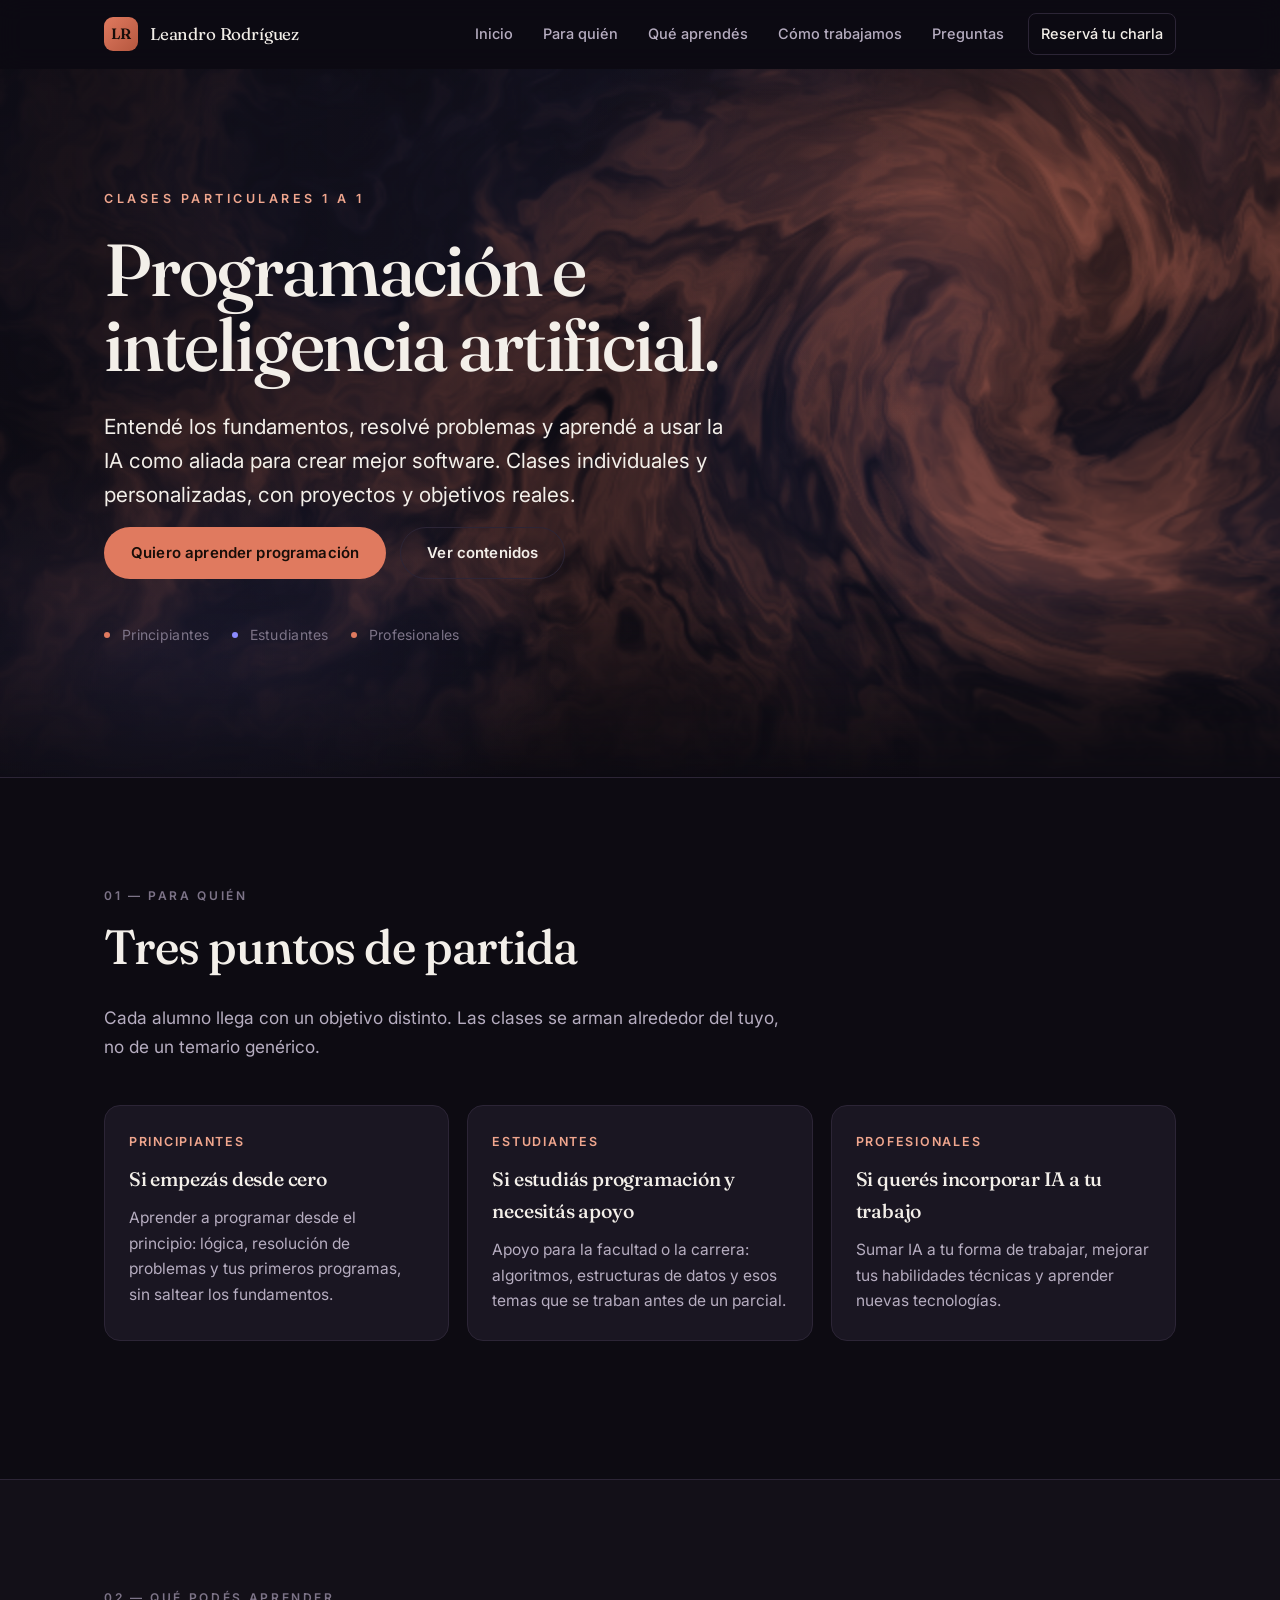
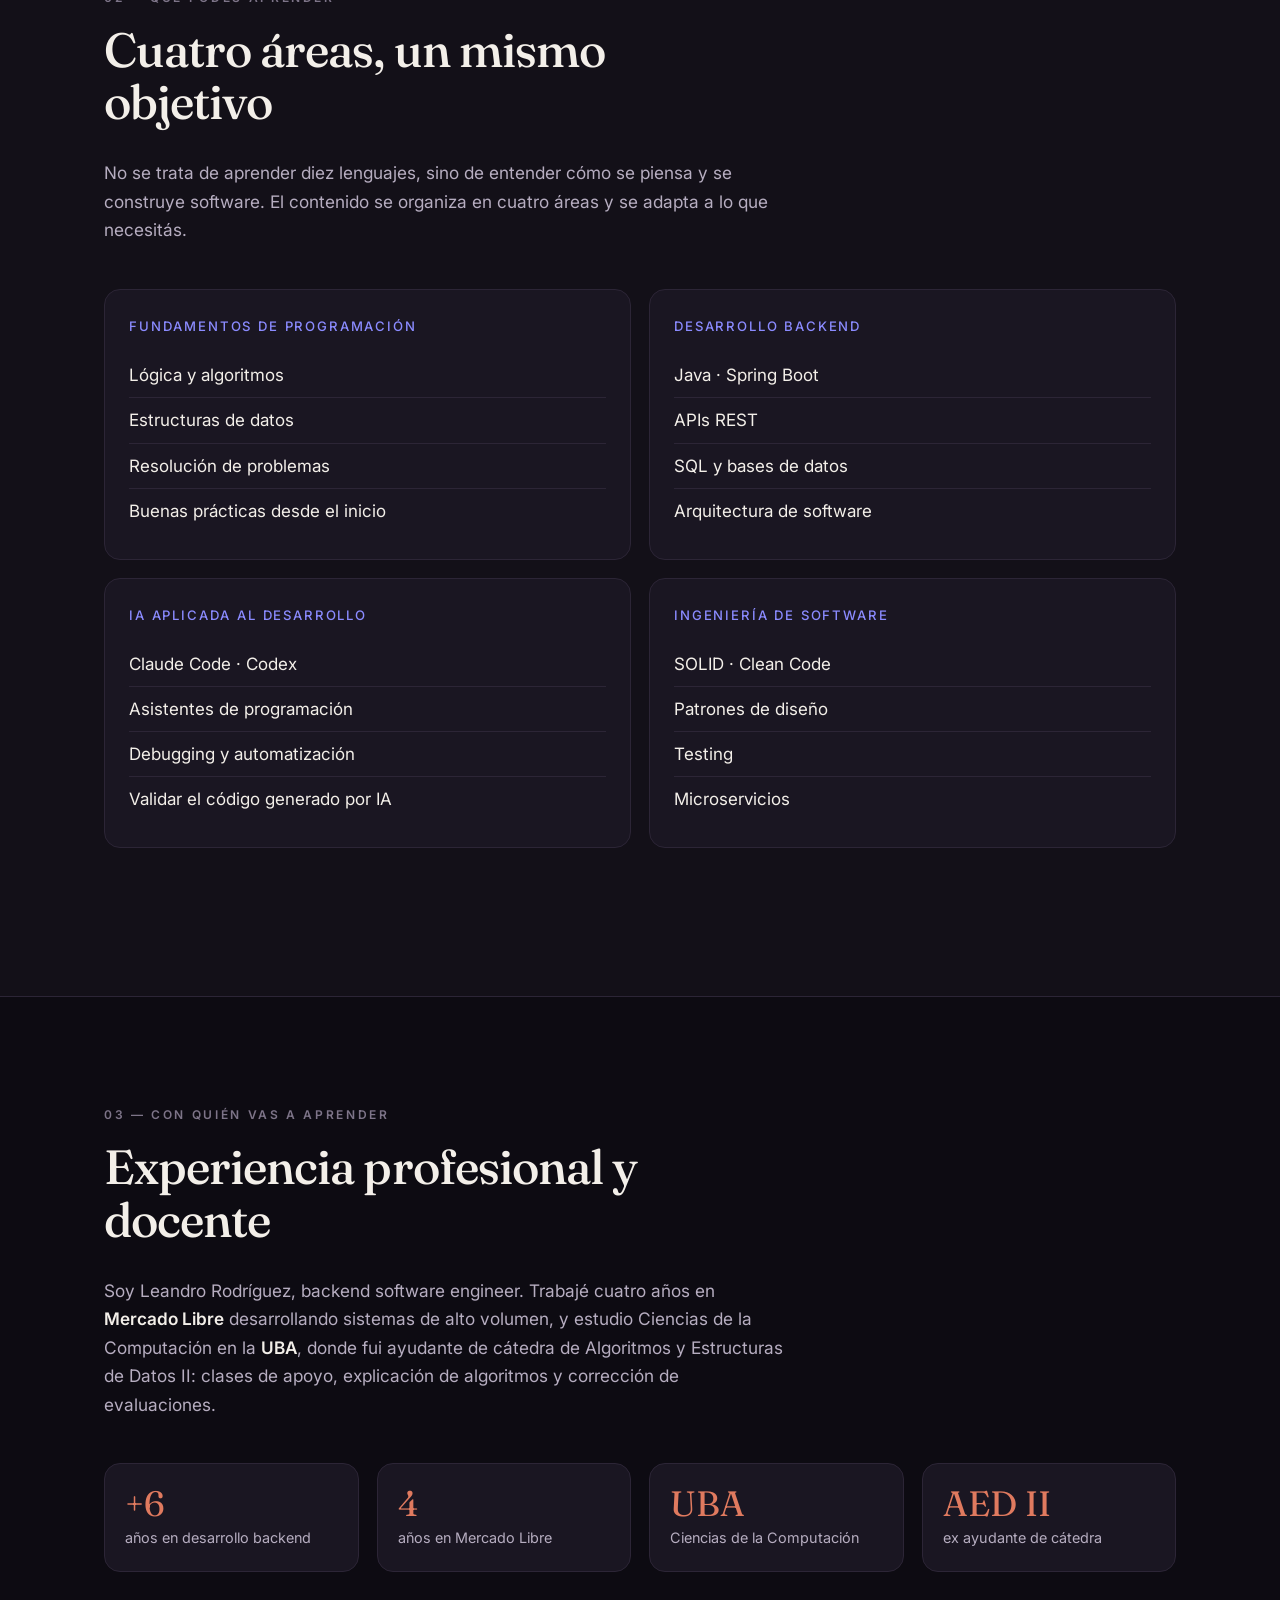
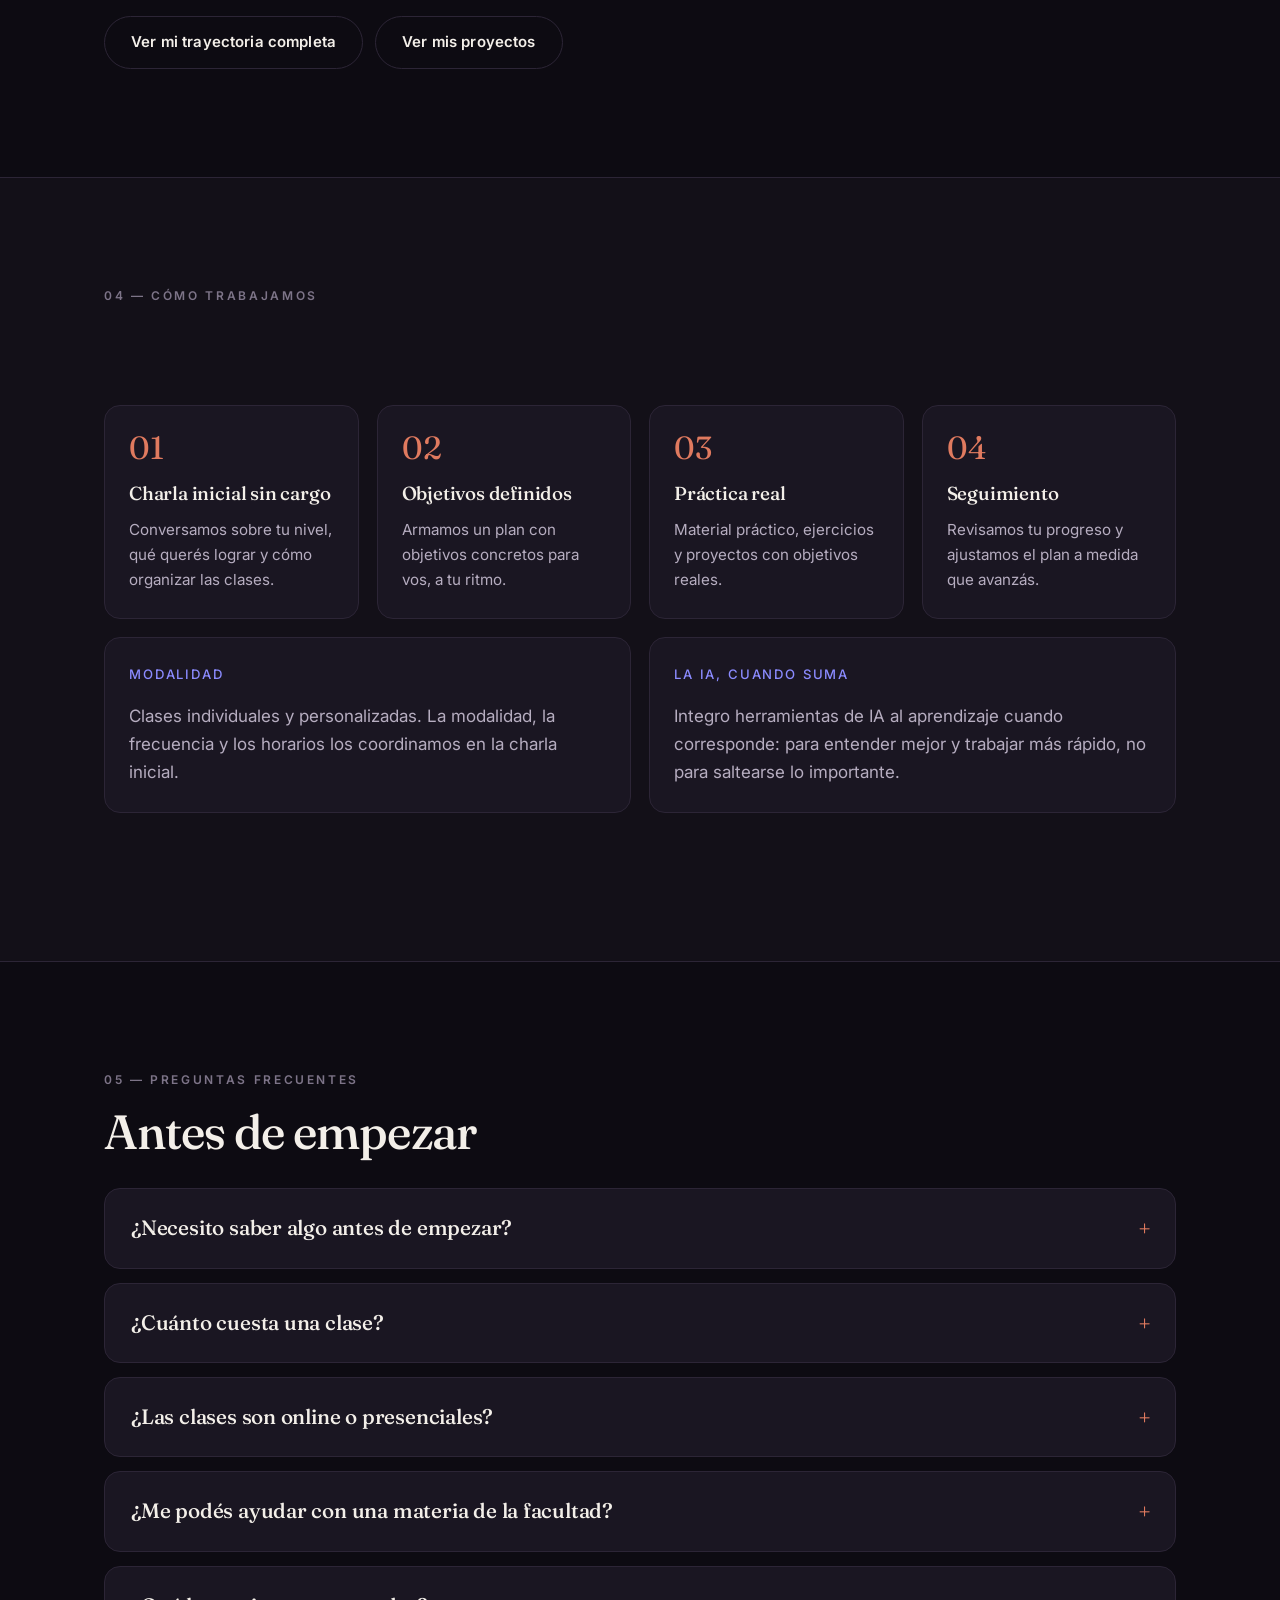
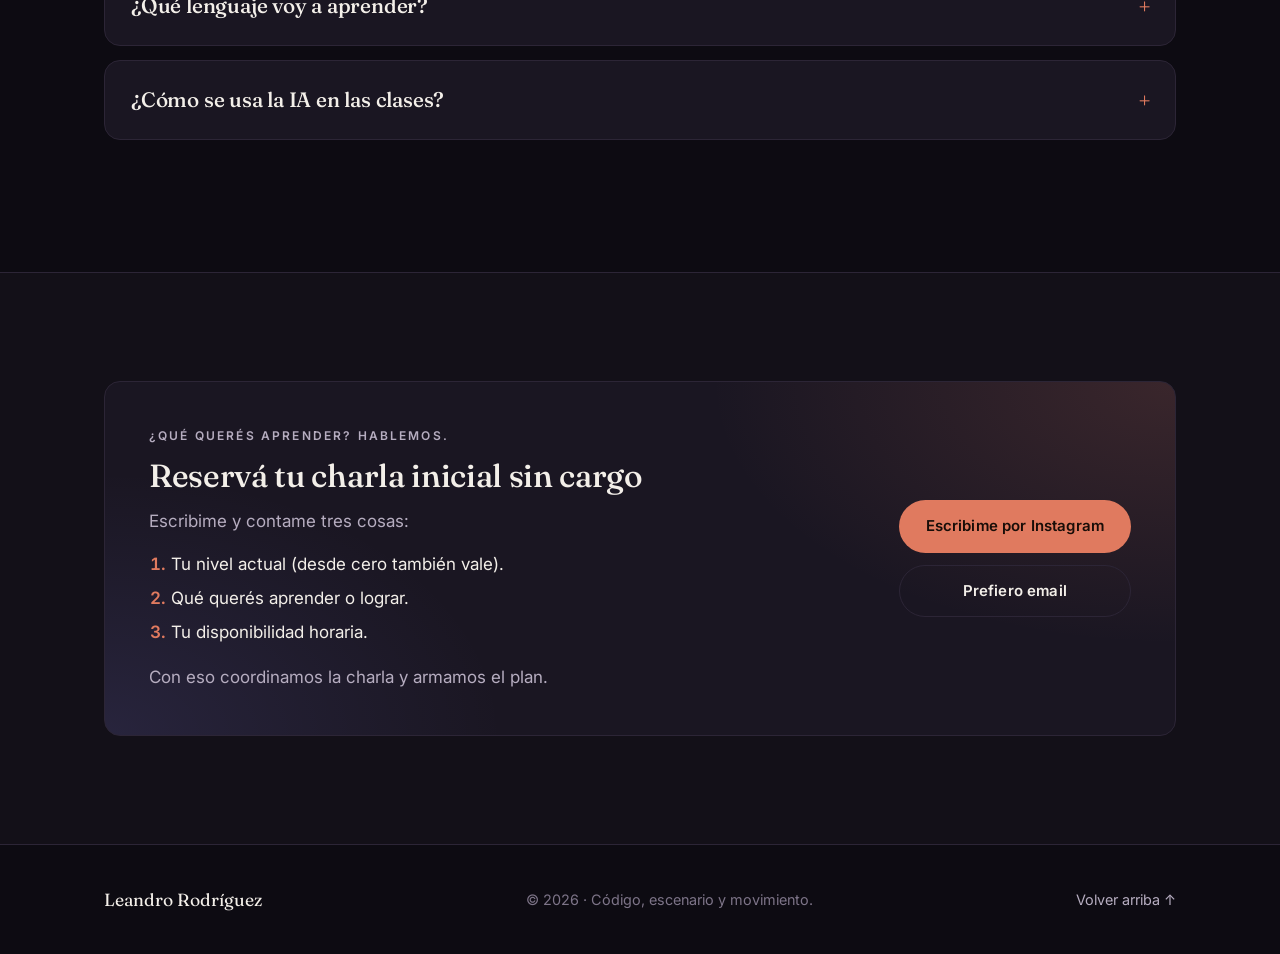
==== clases/index.html @ 125a2bfc "Suma clases particulares de programacion e IA - Pagina /clases/: para quien, contenidos, experiencia" ====
<!DOCTYPE html>
<html lang="es-AR">
<head>
  <meta charset="UTF-8" />
  <meta name="viewport" content="width=device-width, initial-scale=1.0" />
  <script>document.documentElement.className += " js";</script>
  <meta name="theme-color" content="#0d0b12" />

  <title>Clases de programación e IA — Leandro Rodríguez</title>
  <meta name="description" content="Clases particulares 1 a 1 de programación e inteligencia artificial con Leandro Rodríguez, backend software engineer con más de 6 años de experiencia, 4 en Mercado Libre. Para principiantes, estudiantes y profesionales." />
  <meta name="author" content="Leandro Rodríguez" />
  <link rel="canonical" href="https://leandrorodriguez.com.ar/clases/" />

  <!-- Open Graph -->
  <meta property="og:type" content="website" />
  <meta property="og:locale" content="es_AR" />
  <meta property="og:site_name" content="Leandro Rodríguez" />
  <meta property="og:title" content="Clases de programación e IA — Leandro Rodríguez" />
  <meta property="og:description" content="Clases particulares 1 a 1: fundamentos, backend con Java y Spring Boot, ingeniería de software e IA aplicada al desarrollo." />
  <meta property="og:url" content="https://leandrorodriguez.com.ar/clases/" />
  <meta property="og:image" content="https://leandrorodriguez.com.ar/assets/img/leandro-portrait.jpg" />
  <meta property="og:image:alt" content="Retrato de Leandro Rodríguez en Puerto Madero, Buenos Aires." />

  <!-- Twitter -->
  <meta name="twitter:card" content="summary_large_image" />
  <meta name="twitter:title" content="Clases de programación e IA — Leandro Rodríguez" />
  <meta name="twitter:description" content="Clases particulares 1 a 1 de programación e inteligencia artificial." />
  <meta name="twitter:image" content="https://leandrorodriguez.com.ar/assets/img/leandro-portrait.jpg" />

  <link rel="icon" href="data:image/svg+xml,%3Csvg xmlns='http://www.w3.org/2000/svg' viewBox='0 0 100 100'%3E%3Crect width='100' height='100' rx='22' fill='%230d0b12'/%3E%3Ctext x='50' y='68' font-family='Georgia,serif' font-size='54' fill='%23e07a5f' text-anchor='middle'%3ELR%3C/text%3E%3C/svg%3E" />

  <link rel="preconnect" href="https://fonts.googleapis.com" />
  <link rel="preconnect" href="https://fonts.gstatic.com" crossorigin />
  <link href="https://fonts.googleapis.com/css2?family=Fraunces:opsz,wght@9..144,400;9..144,500;9..144,600&family=Inter:wght@400;500;600&display=swap" rel="stylesheet" />

  <link rel="stylesheet" href="../assets/css/styles.css" />

  <!-- Datos estructurados: Servicio -->
  <script type="application/ld+json">
  {
    "@context": "https://schema.org",
    "@type": "Service",
    "name": "Clases particulares de programación e inteligencia artificial",
    "serviceType": "Clases particulares",
    "url": "https://leandrorodriguez.com.ar/clases/",
    "description": "Clases individuales y personalizadas de programación, desarrollo backend, ingeniería de software e inteligencia artificial aplicada al desarrollo.",
    "provider": {
      "@type": "Person",
      "name": "Leandro Rodríguez",
      "url": "https://leandrorodriguez.com.ar/",
      "jobTitle": "Software Engineer"
    }
  }
  </script>
</head>

<body>
  <a class="skip-link" href="#contenido">Saltar al contenido</a>

  <!-- ================= HEADER ================= -->
  <header class="site-header" id="top">
    <div class="wrap header-inner">
      <a class="brand" href="../" aria-label="Leandro Rodríguez — volver al inicio">
        <span class="brand-mark">LR</span>
        <span class="brand-name">Leandro Rodríguez</span>
      </a>

      <nav class="nav" aria-label="Navegación de la página de clases">
        <button class="nav-toggle" aria-expanded="false" aria-controls="nav-menu" aria-label="Abrir menú">
          <span></span><span></span><span></span>
        </button>
        <ul class="nav-menu" id="nav-menu">
          <li><a href="../">Inicio</a></li>
          <li><a href="#para-quien">Para quién</a></li>
          <li><a href="#contenidos">Qué aprendés</a></li>
          <li><a href="#metodologia">Cómo trabajamos</a></li>
          <li><a href="#preguntas">Preguntas</a></li>
          <li><a class="nav-cta" href="#reservar">Reservá tu charla</a></li>
        </ul>
      </nav>
    </div>
  </header>

  <main id="contenido">

    <!-- ================= HERO ================= -->
    <section class="hero hero--compact" id="inicio">
      <canvas class="hero-canvas" data-shader="../assets/shaders/flujo.frag" aria-hidden="true"></canvas>
      <div class="hero-glow" aria-hidden="true"></div>
      <div class="wrap">
        <div class="hero-inner hero-inner--wide">
          <p class="eyebrow reveal">Clases particulares 1 a 1</p>
          <h1 class="hero-title hero-title--compact reveal">Programación e inteligencia artificial.</h1>
          <p class="hero-lead reveal">
            Entendé los fundamentos, resolvé problemas y aprendé a usar la IA como aliada para
            crear mejor software. Clases individuales y personalizadas, con proyectos y objetivos reales.
          </p>
          <div class="hero-actions reveal">
            <a class="btn btn-primary" href="#reservar">Quiero aprender programación</a>
            <a class="btn btn-ghost" href="#contenidos">Ver contenidos</a>
          </div>
          <ul class="hero-tags reveal" aria-label="Para quién">
            <li>Principiantes</li>
            <li>Estudiantes</li>
            <li>Profesionales</li>
          </ul>
        </div>
      </div>
    </section>

    <!-- ================= PARA QUIÉN ================= -->
    <section class="section" id="para-quien">
      <div class="wrap">
        <p class="section-kicker reveal">01 — Para quién</p>
        <h2 class="section-title reveal">Tres puntos de partida</h2>
        <p class="section-intro reveal">
          Cada alumno llega con un objetivo distinto. Las clases se arman alrededor del tuyo,
          no de un temario genérico.
        </p>

        <div class="card-grid reveal">
          <article class="card">
            <p class="card-kicker">Principiantes</p>
            <h3>Si empezás desde cero</h3>
            <p>Aprender a programar desde el principio: lógica, resolución de problemas y tus primeros programas, sin saltear los fundamentos.</p>
          </article>
          <article class="card">
            <p class="card-kicker">Estudiantes</p>
            <h3>Si estudiás programación y necesitás apoyo</h3>
            <p>Apoyo para la facultad o la carrera: algoritmos, estructuras de datos y esos temas que se traban antes de un parcial.</p>
          </article>
          <article class="card">
            <p class="card-kicker">Profesionales</p>
            <h3>Si querés incorporar IA a tu trabajo</h3>
            <p>Sumar IA a tu forma de trabajar, mejorar tus habilidades técnicas y aprender nuevas tecnologías.</p>
          </article>
        </div>
      </div>
    </section>

    <!-- ================= CONTENIDOS ================= -->
    <section class="section section-alt" id="contenidos">
      <div class="wrap">
        <p class="section-kicker reveal">02 — Qué podés aprender</p>
        <h2 class="section-title reveal">Cuatro áreas, un mismo objetivo</h2>
        <p class="section-intro reveal">
          No se trata de aprender diez lenguajes, sino de entender cómo se piensa y se construye
          software. El contenido se organiza en cuatro áreas y se adapta a lo que necesitás.
        </p>

        <div class="feature-grid feature-grid--two reveal">
          <div class="feature">
            <h3>Fundamentos de programación</h3>
            <ul>
              <li>Lógica y algoritmos</li>
              <li>Estructuras de datos</li>
              <li>Resolución de problemas</li>
              <li>Buenas prácticas desde el inicio</li>
            </ul>
          </div>
          <div class="feature">
            <h3>Desarrollo backend</h3>
            <ul>
              <li>Java · Spring Boot</li>
              <li>APIs REST</li>
              <li>SQL y bases de datos</li>
              <li>Arquitectura de software</li>
            </ul>
          </div>
          <div class="feature">
            <h3>IA aplicada al desarrollo</h3>
            <ul>
              <li>Claude Code · Codex</li>
              <li>Asistentes de programación</li>
              <li>Debugging y automatización</li>
              <li>Validar el código generado por IA</li>
            </ul>
          </div>
          <div class="feature">
            <h3>Ingeniería de software</h3>
            <ul>
              <li>SOLID · Clean Code</li>
              <li>Patrones de diseño</li>
              <li>Testing</li>
              <li>Microservicios</li>
            </ul>
          </div>
        </div>
      </div>
    </section>

    <!-- ================= EXPERIENCIA ================= -->
    <section class="section" id="experiencia">
      <div class="wrap">
        <p class="section-kicker reveal">03 — Con quién vas a aprender</p>
        <h2 class="section-title reveal">Experiencia profesional y docente</h2>
        <p class="section-intro reveal">
          Soy Leandro Rodríguez, backend software engineer. Trabajé cuatro años en
          <strong>Mercado Libre</strong> desarrollando sistemas de alto volumen, y estudio Ciencias de la
          Computación en la <strong>UBA</strong>, donde fui ayudante de cátedra de Algoritmos y Estructuras
          de Datos II: clases de apoyo, explicación de algoritmos y corrección de evaluaciones.
        </p>

        <ul class="stats reveal" aria-label="Experiencia">
          <li><span class="stat-num">+6</span><span class="stat-label">años en desarrollo backend</span></li>
          <li><span class="stat-num">4</span><span class="stat-label">años en Mercado Libre</span></li>
          <li><span class="stat-num">UBA</span><span class="stat-label">Ciencias de la Computación</span></li>
          <li><span class="stat-num">AED II</span><span class="stat-label">ex ayudante de cátedra</span></li>
        </ul>

        <div class="cta-row reveal">
          <a class="btn btn-ghost" href="../#tecnologia">Ver mi trayectoria completa</a>
          <a class="btn btn-ghost" href="../#proyectos">Ver mis proyectos</a>
        </div>
      </div>
    </section>

    <!-- ================= METODOLOGÍA ================= -->
    <section class="section section-alt" id="metodologia">
      <div class="wrap">
        <p class="section-kicker reveal">04 — Cómo trabajamos</p>
        <h2 class="section-title reveal">Se aprende programando</h2>

        <ol class="steps reveal">
          <li>
            <span class="step-num">01</span>
            <h3>Charla inicial sin cargo</h3>
            <p>Conversamos sobre tu nivel, qué querés lograr y cómo organizar las clases.</p>
          </li>
          <li>
            <span class="step-num">02</span>
            <h3>Objetivos definidos</h3>
            <p>Armamos un plan con objetivos concretos para vos, a tu ritmo.</p>
          </li>
          <li>
            <span class="step-num">03</span>
            <h3>Práctica real</h3>
            <p>Material práctico, ejercicios y proyectos con objetivos reales.</p>
          </li>
          <li>
            <span class="step-num">04</span>
            <h3>Seguimiento</h3>
            <p>Revisamos tu progreso y ajustamos el plan a medida que avanzás.</p>
          </li>
        </ol>

        <div class="feature-grid feature-grid--two reveal">
          <div class="feature">
            <h3>Modalidad</h3>
            <p class="feature-text">
              Clases individuales y personalizadas. La modalidad, la frecuencia y los horarios
              los coordinamos en la charla inicial.
            </p>
          </div>
          <div class="feature">
            <h3>La IA, cuando suma</h3>
            <p class="feature-text">
              Integro herramientas de IA al aprendizaje cuando corresponde: para entender mejor y
              trabajar más rápido, no para saltearse lo importante.
            </p>
          </div>
        </div>
      </div>
    </section>

    <!-- ================= PREGUNTAS FRECUENTES ================= -->
    <section class="section" id="preguntas">
      <div class="wrap">
        <p class="section-kicker reveal">05 — Preguntas frecuentes</p>
        <h2 class="section-title reveal">Antes de empezar</h2>

        <!-- Mismo acordeón que la Bitácora -->
        <div class="journal reveal">
          <details class="journal-entry">
            <summary><h3 class="journal-title">¿Necesito saber algo antes de empezar?</h3></summary>
            <div class="journal-body">
              <p>No. Si arrancás de cero, empezamos por los fundamentos y vamos al ritmo que necesites.</p>
            </div>
          </details>
          <details class="journal-entry">
            <summary><h3 class="journal-title">¿Cuánto cuesta una clase?</h3></summary>
            <div class="journal-body">
              <p>Depende de la duración y del tipo de clase. Contame qué necesitás y te paso una propuesta concreta. La charla inicial no tiene cargo.</p>
            </div>
          </details>
          <details class="journal-entry">
            <summary><h3 class="journal-title">¿Las clases son online o presenciales?</h3></summary>
            <div class="journal-body">
              <p>Lo definimos juntos en la charla inicial, junto con la frecuencia y los horarios.</p>
            </div>
          </details>
          <details class="journal-entry">
            <summary><h3 class="journal-title">¿Me podés ayudar con una materia de la facultad?</h3></summary>
            <div class="journal-body">
              <p>Sí: algoritmos, estructuras de datos, lógica y los temas donde te trabes. La idea es que entiendas y practiques; no resuelvo trabajos prácticos ni exámenes por vos.</p>
            </div>
          </details>
          <details class="journal-entry">
            <summary><h3 class="journal-title">¿Qué lenguaje voy a aprender?</h3></summary>
            <div class="journal-body">
              <p>Depende de tu objetivo. Mi especialidad es Java y el backend con Spring Boot, pero si empezás de cero lo importante son los fundamentos, que te sirven para cualquier lenguaje.</p>
            </div>
          </details>
          <details class="journal-entry">
            <summary><h3 class="journal-title">¿Cómo se usa la IA en las clases?</h3></summary>
            <div class="journal-body">
              <p>Cuando suma: para explicar, depurar y automatizar, con herramientas como Claude Code o Codex. Y sobre todo para aprender a validar lo que la IA genera, porque el criterio sigue siendo tuyo.</p>
            </div>
          </details>
        </div>
      </div>
    </section>

    <!-- ================= RESERVAR ================= -->
    <section class="section section-alt" id="reservar">
      <div class="wrap">
        <div class="teach-callout teach-callout--final reveal">
          <div>
            <p class="teach-kicker">¿Qué querés aprender? Hablemos.</p>
            <h2 class="teach-title">Reservá tu charla inicial sin cargo</h2>
            <p>Escribime y contame tres cosas:</p>
            <ol class="teach-list">
              <li>Tu nivel actual (desde cero también vale).</li>
              <li>Qué querés aprender o lograr.</li>
              <li>Tu disponibilidad horaria.</li>
            </ol>
            <p>Con eso coordinamos la charla y armamos el plan.</p>
          </div>
          <div class="teach-actions">
            <a class="btn btn-primary" href="https://ig.me/m/lean.bachata" target="_blank" rel="noopener">Escribime por Instagram</a>
            <a class="btn btn-ghost" href="mailto:leandrorodriguez@dc.uba.ar?subject=Clases%20de%20programaci%C3%B3n&amp;body=Hola%20Leandro%2C%0A%0AMi%20nivel%3A%20%0AQu%C3%A9%20quiero%20aprender%3A%20%0AMi%20disponibilidad%3A%20%0A">Prefiero email</a>
          </div>
        </div>
      </div>
    </section>
  </main>

  <!-- ================= FOOTER ================= -->
  <footer class="site-footer">
    <div class="wrap footer-inner">
      <a class="footer-brand" href="../">Leandro Rodríguez</a>
      <span class="footer-copy">© <span id="year">2026</span> · Código, escenario y movimiento.</span>
      <a class="footer-top" href="#top">Volver arriba ↑</a>
    </div>
  </footer>

  <script src="../assets/js/main.js" defer></script>
  <script src="../assets/js/shaders.js" defer></script>
</body>
</html>
---- assets/css/styles.css ----
/* ============================================================
   Leandro Rodríguez — leandrorodriguez.com.ar
   Estética: elegante, editorial, humana. Contraste entre lo
   tecnológico (frío) y lo artístico/bachata (cálido).
   ============================================================ */

:root {
  /* Paleta */
  --bg:        #0d0b12;   /* fondo profundo */
  --bg-alt:    #131018;   /* secciones alternas */
  --surface:   #1a1622;   /* tarjetas */
  --surface-2: #221c2c;
  --line:      #2c2536;   /* bordes sutiles */

  --text:      #f3efe9;   /* texto principal (cálido off-white) */
  --muted:     #b6adc0;   /* secundario */
  --faint:     #7d7488;   /* terciario */

  --warm:      #e07a5f;   /* acento cálido — arte / bachata */
  --warm-soft: #f0a68e;
  --cool:      #8b8bff;   /* acento frío — tecnología */

  --maxw: 1120px;
  --radius: 16px;
  --ease: cubic-bezier(0.22, 1, 0.36, 1);

  --font-display: "Fraunces", Georgia, "Times New Roman", serif;
  --font-body: "Inter", system-ui, -apple-system, "Segoe UI", Roboto, sans-serif;
}

/* ---------- Reset ligero ---------- */
*, *::before, *::after { box-sizing: border-box; }
html { scroll-behavior: smooth; -webkit-text-size-adjust: 100%; }
@media (prefers-reduced-motion: reduce) {
  html { scroll-behavior: auto; }
  * { animation: none !important; transition: none !important; }
}
body {
  margin: 0;
  background: var(--bg);
  color: var(--text);
  font-family: var(--font-body);
  font-size: 17px;
  line-height: 1.65;
  -webkit-font-smoothing: antialiased;
  text-rendering: optimizeLegibility;
  overflow-x: hidden;
}
img { max-width: 100%; display: block; }
a { color: inherit; text-decoration: none; }
ul { margin: 0; padding: 0; list-style: none; }
h1, h2, h3 { margin: 0; font-weight: 500; letter-spacing: -0.01em; }

.wrap { width: 100%; max-width: var(--maxw); margin: 0 auto; padding: 0 24px; }

/* ---------- Accesibilidad ---------- */
.skip-link {
  position: absolute; left: 12px; top: -60px;
  background: var(--warm); color: #1a0f0a;
  padding: 10px 16px; border-radius: 8px; font-weight: 600;
  z-index: 200; transition: top .2s var(--ease);
}
.skip-link:focus { top: 12px; }
:focus-visible { outline: 2px solid var(--warm); outline-offset: 3px; border-radius: 4px; }

/* ============================================================
   HEADER
   ============================================================ */
.site-header {
  position: sticky; top: 0; z-index: 100;
  background: rgba(13, 11, 18, 0.72);
  backdrop-filter: saturate(140%) blur(12px);
  -webkit-backdrop-filter: saturate(140%) blur(12px);
  border-bottom: 1px solid transparent;
  transition: border-color .3s var(--ease), background .3s var(--ease);
}
.site-header.is-scrolled { border-bottom-color: var(--line); }
.header-inner {
  display: flex; align-items: center; justify-content: space-between;
  height: 68px;
}
.brand { display: inline-flex; align-items: center; gap: 12px; }
.brand-mark {
  display: grid; place-items: center;
  width: 34px; height: 34px; border-radius: 9px;
  background: linear-gradient(135deg, var(--warm), #b5573f);
  color: #170d09; font-family: var(--font-display); font-weight: 600;
  font-size: 15px; letter-spacing: 0.02em;
}
.brand-name { font-family: var(--font-display); font-size: 17px; letter-spacing: -0.01em; }

.nav { display: flex; align-items: center; }
.nav-menu { display: flex; align-items: center; gap: 6px; }
.nav-menu a {
  display: inline-block; padding: 8px 12px; border-radius: 8px;
  color: var(--muted); font-size: 14.5px; font-weight: 500;
  transition: color .2s var(--ease), background .2s var(--ease);
}
.nav-menu a:hover { color: var(--text); background: var(--surface); }
.nav-cta {
  color: var(--text) !important;
  border: 1px solid var(--line);
  margin-left: 6px;
}
.nav-cta:hover { border-color: var(--warm); background: transparent !important; }

.nav-toggle {
  display: none; flex-direction: column; gap: 5px;
  width: 42px; height: 42px; padding: 10px;
  background: none; border: 1px solid var(--line); border-radius: 10px;
  cursor: pointer;
}
.nav-toggle span { display: block; height: 2px; background: var(--text); border-radius: 2px; transition: transform .3s var(--ease), opacity .2s var(--ease); }
.nav-toggle[aria-expanded="true"] span:nth-child(1) { transform: translateY(7px) rotate(45deg); }
.nav-toggle[aria-expanded="true"] span:nth-child(2) { opacity: 0; }
.nav-toggle[aria-expanded="true"] span:nth-child(3) { transform: translateY(-7px) rotate(-45deg); }

/* ============================================================
   HERO
   ============================================================ */
.hero {
  position: relative; overflow: hidden;
  min-height: calc(100vh - 68px);
  display: flex; align-items: center;
  padding: 80px 0 100px;
}
.hero-canvas {
  position: absolute; inset: 0; z-index: 0;
  width: 100%; height: 100%; display: block; pointer-events: none;
  opacity: 0; transition: opacity 1.6s var(--ease);
  -webkit-mask-image: linear-gradient(180deg, #000 72%, transparent);
  mask-image: linear-gradient(180deg, #000 72%, transparent);
}
.hero.has-shader .hero-canvas { opacity: 1; }
.hero-glow {
  position: absolute; inset: 0; z-index: 0; pointer-events: none;
  background:
    linear-gradient(90deg, rgba(13, 11, 18, 0.6) 0%, rgba(13, 11, 18, 0.25) 50%, transparent 72%),
    radial-gradient(60% 55% at 78% 18%, rgba(224, 122, 95, 0.22), transparent 60%),
    radial-gradient(55% 50% at 12% 82%, rgba(139, 139, 255, 0.16), transparent 62%);
}
.hero-grid {
  position: relative; z-index: 1;
  display: grid; grid-template-columns: 1.15fr 0.85fr;
  gap: 56px; align-items: center;
}
.hero-inner { max-width: 640px; }

.hero-portrait {
  margin: 0; position: relative;
  border-radius: 20px; overflow: hidden;
  border: 1px solid var(--line);
  box-shadow: 0 30px 70px -30px rgba(0, 0, 0, 0.75);
  justify-self: end; width: 100%; max-width: 420px;
}
.hero-portrait::after {
  content: ""; position: absolute; inset: 0; pointer-events: none;
  background: linear-gradient(180deg, transparent 55%, rgba(224, 122, 95, 0.18));
}
.hero-portrait img {
  width: 100%; height: 100%; object-fit: cover;
  aspect-ratio: 3 / 4; display: block;
}
.eyebrow {
  margin: 0 0 22px; text-transform: uppercase;
  letter-spacing: 0.28em; font-size: 12.5px; font-weight: 600;
  color: var(--warm-soft);
}
.hero-title {
  font-family: var(--font-display);
  font-size: clamp(2.9rem, 8vw, 5.6rem);
  line-height: 1.02; letter-spacing: -0.03em; font-weight: 500;
  margin-bottom: 28px;
}
.hero-lead {
  max-width: 620px; font-size: clamp(1.05rem, 2.4vw, 1.3rem);
  color: var(--text); margin: 0 0 14px;
}
.hero-note { max-width: 560px; color: var(--muted); margin: 0 0 36px; }
.hero-actions { display: flex; flex-wrap: wrap; gap: 14px; margin-bottom: 44px; }
.hero-tags {
  display: flex; flex-wrap: wrap; gap: 10px 22px;
  color: var(--faint); font-size: 14px; letter-spacing: 0.02em;
}
.hero-tags li { position: relative; padding-left: 18px; }
.hero-tags li::before {
  content: ""; position: absolute; left: 0; top: 50%;
  width: 6px; height: 6px; border-radius: 50%;
  background: var(--warm); transform: translateY(-50%);
}
.hero-tags li:nth-child(even)::before { background: var(--cool); }

.scroll-cue {
  position: absolute; left: 50%; bottom: 26px; transform: translateX(-50%);
  width: 26px; height: 42px; border: 2px solid var(--line); border-radius: 14px;
  display: grid; place-items: start center; padding-top: 8px; z-index: 1;
}
.scroll-cue span {
  width: 4px; height: 8px; border-radius: 3px; background: var(--warm);
  animation: cue 1.6s var(--ease) infinite;
}
@keyframes cue { 0% { opacity: 0; transform: translateY(0); } 40% { opacity: 1; } 100% { opacity: 0; transform: translateY(12px); } }

/* ---------- Botones ---------- */
.btn {
  display: inline-flex; align-items: center; justify-content: center;
  padding: 13px 26px; border-radius: 999px;
  font-size: 15px; font-weight: 600; letter-spacing: 0.01em;
  border: 1px solid transparent; cursor: pointer;
  transition: transform .2s var(--ease), background .2s var(--ease), border-color .2s var(--ease), color .2s var(--ease);
}
.btn-primary { background: var(--warm); color: #180d08; }
.btn-primary:hover { background: var(--warm-soft); transform: translateY(-2px); }
.btn-ghost { border-color: var(--line); color: var(--text); }
.btn-ghost:hover { border-color: var(--warm); transform: translateY(-2px); }
.btn.is-disabled { opacity: .45; pointer-events: none; }

/* ============================================================
   SECCIONES
   ============================================================ */
.section { padding: 108px 0; border-top: 1px solid var(--line); }
.section-alt { background: var(--bg-alt); }
.section-kicker {
  margin: 0 0 16px; text-transform: uppercase;
  letter-spacing: 0.22em; font-size: 12px; font-weight: 600; color: var(--faint);
}
.section-title {
  font-family: var(--font-display);
  font-size: clamp(1.9rem, 4.6vw, 3rem);
  line-height: 1.1; letter-spacing: -0.02em; margin-bottom: 30px;
  max-width: 20ch;
}
.section-intro {
  max-width: 62ch; color: var(--muted);
  font-size: 1.08rem; margin: 0 0 44px;
}
.section-intro strong, .prose strong { color: var(--text); font-weight: 600; }
.section-intro a, .prose a, .journal-body a {
  color: var(--warm-soft); text-decoration: underline;
  text-underline-offset: 3px; text-decoration-thickness: 1px;
  transition: color .2s var(--ease);
}
.section-intro a:hover, .prose a:hover, .journal-body a:hover { color: var(--warm); }

.prose { max-width: 64ch; }
.prose p { color: var(--muted); margin: 0 0 22px; }
.prose p:last-child { margin-bottom: 0; }
.prose blockquote {
  margin: 40px 0 0; padding: 4px 0 4px 26px;
  border-left: 2px solid var(--warm);
  font-family: var(--font-display); font-size: 1.4rem; font-style: italic;
  color: var(--text); line-height: 1.4;
}

.two-col {
  display: grid; grid-template-columns: 1.05fr 0.95fr; gap: 56px; align-items: center;
}

/* ---------- Tarjetas ---------- */
.card-grid {
  display: grid; grid-template-columns: repeat(3, 1fr); gap: 18px; margin-bottom: 30px;
}
.card {
  background: var(--surface); border: 1px solid var(--line);
  border-radius: var(--radius); padding: 26px 24px;
  transition: transform .25s var(--ease), border-color .25s var(--ease), background .25s var(--ease);
}
.card:hover { transform: translateY(-4px); border-color: var(--warm); background: var(--surface-2); }
.card h3 { font-family: var(--font-display); font-size: 1.22rem; margin-bottom: 10px; }
.card p { margin: 0; color: var(--muted); font-size: 0.97rem; }

.feature-grid { display: grid; grid-template-columns: repeat(3, 1fr); gap: 18px; margin-bottom: 40px; }
.feature {
  background: var(--surface); border: 1px solid var(--line);
  border-radius: var(--radius); padding: 26px 24px;
}
.feature h3 {
  font-size: 0.82rem; text-transform: uppercase; letter-spacing: 0.14em;
  color: var(--cool); margin-bottom: 16px;
}
.feature ul li {
  padding: 8px 0; border-bottom: 1px solid var(--line); color: var(--text);
}
.feature ul li:last-child { border-bottom: none; }

.cta-row { display: flex; flex-wrap: wrap; gap: 12px; }

/* ---------- Stats ---------- */
.stats {
  display: grid; grid-template-columns: repeat(4, 1fr); gap: 18px;
  margin: 0 0 44px; padding: 0;
}
.stats li {
  display: flex; flex-direction: column; gap: 4px;
  padding: 22px 20px; border-radius: var(--radius);
  background: var(--surface); border: 1px solid var(--line);
}
.stat-num {
  font-family: var(--font-display); font-size: 2.2rem; line-height: 1;
  color: var(--warm);
}
.stat-label { color: var(--muted); font-size: 0.9rem; }

/* ---------- Subtítulo de sección ---------- */
.sub-title {
  font-family: var(--font-display); font-size: 1.5rem;
  margin: 8px 0 24px;
}

/* ---------- Timeline ---------- */
.timeline { margin: 0 0 40px; padding: 0; }
.tl-item {
  display: grid; grid-template-columns: 130px 1fr; gap: 28px;
  padding: 22px 0; border-top: 1px solid var(--line);
}
.tl-item:last-child { border-bottom: 1px solid var(--line); }
.tl-period {
  color: var(--faint); font-size: 0.88rem; font-weight: 600;
  letter-spacing: 0.04em; padding-top: 3px;
}
.tl-body h4 { font-family: var(--font-display); font-size: 1.2rem; font-weight: 500; margin: 0 0 8px; }
.tl-role { color: var(--muted); font-family: var(--font-body); font-size: 0.95rem; font-weight: 400; }
.tl-body p { margin: 0; color: var(--muted); font-size: 0.98rem; }

/* ---------- Educación / idiomas ---------- */
.edu-grid { display: grid; grid-template-columns: repeat(2, 1fr); gap: 18px; margin-bottom: 36px; }

/* ---------- Video enmarcado ---------- */
.media-frame {
  margin: 0; position: relative;
  border-radius: var(--radius); overflow: hidden;
  border: 1px solid var(--line);
  box-shadow: 0 30px 70px -30px rgba(0, 0, 0, 0.75);
}
.media-frame::after {
  content: ""; position: absolute; inset: 0; pointer-events: none;
  background: linear-gradient(180deg, transparent 55%, rgba(224, 122, 95, 0.18));
}
.media-frame img,
.media-frame video {
  width: 100%; height: auto; display: block;
  aspect-ratio: 3 / 4; object-fit: cover;
}

/* ---------- Placeholder de medios ---------- */
.placeholder-media {
  aspect-ratio: 4 / 5; border-radius: var(--radius);
  border: 1px dashed var(--line);
  background:
    repeating-linear-gradient(45deg, rgba(255,255,255,0.014) 0 12px, transparent 12px 24px),
    var(--surface);
  display: grid; place-items: center; color: var(--faint);
  font-size: 0.92rem; letter-spacing: 0.03em;
}

/* ---------- Bitácora ---------- */
.journal { display: flex; flex-direction: column; gap: 14px; margin-bottom: 24px; }
.journal-entry {
  background: var(--surface); border: 1px solid var(--line);
  border-radius: var(--radius); scroll-margin-top: 88px;
  transition: border-color .25s var(--ease), background .25s var(--ease);
}
.journal-entry:hover { background: var(--surface-2); }
.journal-entry[open] { border-color: var(--warm); }
.journal-entry summary {
  list-style: none; cursor: pointer;
  padding: 22px 58px 22px 26px; position: relative;
}
.journal-entry summary::-webkit-details-marker { display: none; }
.journal-entry summary::after {
  content: "+"; position: absolute; right: 24px; top: 20px;
  font-family: var(--font-display); font-size: 1.5rem; color: var(--warm);
  transition: transform .25s var(--ease);
}
.journal-entry[open] summary::after { transform: rotate(45deg); }
.journal-meta {
  display: block; margin-bottom: 6px;
  font-size: 0.82rem; text-transform: uppercase; letter-spacing: 0.14em;
  color: var(--faint);
}
.journal-title {
  font-family: var(--font-display); font-size: 1.3rem; font-weight: 500;
  letter-spacing: -0.01em;
}
.journal-body { padding: 0 26px 26px; max-width: 68ch; }
.journal-body p { color: var(--muted); margin: 0 0 16px; }
.journal-body p:last-child { margin-bottom: 0; }
.journal-body em { color: var(--text); }
.journal-media { margin: 22px 0 0; }
.journal-media video {
  width: 100%; height: auto; display: block;
  border-radius: 12px; border: 1px solid var(--line);
  background: #000;
}
.journal-media figcaption {
  margin-top: 10px; color: var(--faint); font-size: 0.88rem;
}
.journal-media--vertical { max-width: 360px; margin-left: auto; margin-right: auto; }
.journal-media--vertical figcaption { text-align: center; }

/* ---------- Laboratorio de shaders ---------- */
.lab { margin-bottom: 72px; }
.lab-tabs { display: flex; flex-wrap: wrap; gap: 10px; margin-bottom: 18px; }
.lab-tab {
  display: inline-flex; align-items: center; gap: 10px;
  padding: 10px 18px; border-radius: 999px;
  background: transparent; border: 1px solid var(--line);
  color: var(--muted); font: 500 15px/1.2 var(--font-body);
  cursor: pointer;
  transition: color .2s var(--ease), border-color .2s var(--ease), background .2s var(--ease);
}
.lab-tab:hover { color: var(--text); border-color: var(--faint); }
.lab-tab[aria-selected="true"] { color: var(--text); border-color: var(--warm); background: var(--surface); }
.lab-tab-num { font-size: 12px; letter-spacing: 0.12em; color: var(--faint); }
.lab-tab[aria-selected="true"] .lab-tab-num { color: var(--warm-soft); }

.lab-stage {
  position: relative; aspect-ratio: 16 / 9;
  border-radius: var(--radius); overflow: hidden;
  border: 1px solid var(--line); background: var(--bg);
  box-shadow: 0 30px 70px -30px rgba(0, 0, 0, 0.75);
}
.lab-canvas {
  position: absolute; inset: 0; width: 100%; height: 100%; display: block;
  touch-action: pan-y; cursor: crosshair;
}
.lab-fallback, .lab-error {
  position: absolute; inset: 0; margin: 0; padding: 32px;
  display: none; place-items: center; text-align: center;
  color: var(--muted); background: var(--surface);
}
.no-webgl .lab-fallback, html:not(.js) .lab-fallback { display: grid; }
.lab-error:not([hidden]) { display: grid; }
.lab-hud {
  position: absolute; left: 14px; top: 12px;
  padding: 4px 10px; border-radius: 999px;
  background: rgba(13, 11, 18, 0.62); border: 1px solid rgba(255, 255, 255, 0.06);
  color: var(--faint); font: 500 12px/1.4 ui-monospace, "SFMono-Regular", Menlo, Consolas, monospace;
  letter-spacing: 0.02em; pointer-events: none;
}
.lab-play {
  position: absolute; right: 14px; bottom: 14px;
  padding: 8px 16px; border-radius: 999px;
  background: rgba(13, 11, 18, 0.7); border: 1px solid var(--line);
  color: var(--text); font: 600 13px/1.2 var(--font-body);
  cursor: pointer; backdrop-filter: blur(6px); -webkit-backdrop-filter: blur(6px);
  transition: border-color .2s var(--ease);
}
.lab-play:hover { border-color: var(--warm); }
.no-webgl .lab-hud, .no-webgl .lab-play, html:not(.js) .lab-hud, html:not(.js) .lab-play { display: none; }

.lab-panel {
  display: grid; grid-template-columns: 1.6fr 1fr; gap: 20px 48px;
  align-items: start; padding: 30px 4px 8px;
}
.lab-panel[hidden] { display: none; }
.lab-info h3 { font-family: var(--font-display); font-size: 1.6rem; margin-bottom: 12px; }
.lab-info p { color: var(--muted); margin: 0 0 14px; max-width: 64ch; }
.lab-info em { color: var(--text); }
.lab-info .lab-hint { color: var(--warm-soft); font-size: 0.95rem; }
.lab-tech, .project-stack { display: flex; flex-wrap: wrap; gap: 8px; }
.lab-tech { padding-top: 6px; }
.lab-tech li, .project-stack li {
  padding: 5px 12px; border-radius: 999px;
  border: 1px solid var(--line); background: var(--surface);
  color: var(--cool); font-size: 0.84rem; letter-spacing: 0.02em;
}

.lab-code {
  margin-top: 18px; border: 1px solid var(--line); border-radius: var(--radius);
  background: var(--surface);
}
.lab-code summary {
  cursor: pointer; padding: 16px 22px; color: var(--text); font-weight: 500;
  list-style: none;
}
.lab-code summary::-webkit-details-marker { display: none; }
.lab-code summary::before {
  content: "+"; display: inline-block; width: 1.2em;
  font-family: var(--font-display); color: var(--warm);
  transition: transform .25s var(--ease);
}
.lab-code[open] summary::before { transform: rotate(45deg); }
.lab-code summary span { color: var(--faint); font-family: ui-monospace, "SFMono-Regular", Menlo, Consolas, monospace; font-size: 0.9em; }
.lab-code pre {
  margin: 0; max-height: 460px; overflow: auto;
  padding: 18px 22px; border-top: 1px solid var(--line);
  background: #0f0c15; color: var(--muted);
  font: 13px/1.6 ui-monospace, "SFMono-Regular", Menlo, Consolas, monospace;
  tab-size: 2;
}
.lab-code-link {
  display: inline-block; margin: 14px 22px 18px;
  color: var(--warm-soft); font-size: 0.92rem;
  text-decoration: underline; text-underline-offset: 3px; text-decoration-thickness: 1px;
}
.lab-code-link:hover { color: var(--warm); }
.gl-comment { color: var(--faint); font-style: italic; }
.gl-pre { color: var(--faint); }
.gl-num { color: var(--warm-soft); }
.gl-type { color: var(--cool); }
.gl-key { color: var(--warm); }
.gl-fn { color: var(--text); }

/* ---------- Proyectos ---------- */
.project-card { display: flex; flex-direction: column; }
.project-card .project-meta {
  margin: 0 0 10px; font-size: 0.78rem;
  text-transform: uppercase; letter-spacing: 0.14em; color: var(--faint);
}
.project-card > p:not(.project-meta) { flex: 1; }
.project-stack { margin: 18px 0; }
.project-stack li { font-size: 0.8rem; padding: 4px 10px; }
.project-links { display: flex; flex-wrap: wrap; gap: 8px 18px; }
.project-links a {
  color: var(--warm-soft); font-size: 0.92rem; font-weight: 500;
  text-decoration: underline; text-underline-offset: 3px; text-decoration-thickness: 1px;
}
.project-links a:hover { color: var(--warm); }

/* ---------- Clases particulares ---------- */
.teach-callout {
  display: grid; grid-template-columns: 1fr auto; gap: 24px 48px; align-items: center;
  margin: 0 0 36px; padding: 34px 36px;
  border: 1px solid var(--line); border-radius: var(--radius);
  background:
    radial-gradient(70% 120% at 100% 0%, rgba(224, 122, 95, 0.16), transparent 62%),
    radial-gradient(60% 120% at 0% 100%, rgba(139, 139, 255, 0.12), transparent 62%),
    var(--surface);
}
.teach-callout--final { margin: 0; padding: 44px 44px; }
.teach-kicker {
  margin: 0 0 12px; text-transform: uppercase;
  letter-spacing: 0.18em; font-size: 12px; font-weight: 600; color: var(--warm-soft);
}
.teach-title {
  font-family: var(--font-display); font-weight: 500;
  font-size: clamp(1.45rem, 3vw, 2rem); line-height: 1.15; letter-spacing: -0.01em;
  margin: 0 0 12px;
}
.teach-callout p { margin: 0 0 12px; color: var(--muted); max-width: 60ch; }
.teach-callout p:last-child { margin-bottom: 0; }
.teach-list { margin: 0 0 14px; padding-left: 1.3em; color: var(--text); }
.teach-list li { padding: 3px 0; }
.teach-list li::marker { color: var(--warm); font-weight: 600; }
.teach-actions { display: flex; flex-direction: column; gap: 12px; }

.hero--compact { min-height: 0; padding: 120px 0 130px; }
.hero--compact > .wrap { position: relative; z-index: 1; }
.hero-inner--wide { max-width: 760px; }
.hero-title--compact { font-size: clamp(2.6rem, 7vw, 4.6rem); }

.card .card-kicker {
  margin: 0 0 10px; text-transform: uppercase;
  letter-spacing: 0.14em; font-size: 0.78rem; font-weight: 600; color: var(--warm-soft);
}

.feature-grid--two { grid-template-columns: repeat(2, 1fr); }
.feature .feature-text { margin: 0; color: var(--muted); }

.steps {
  display: grid; grid-template-columns: repeat(4, 1fr); gap: 18px;
  margin: 0 0 18px; padding: 0; list-style: none;
}
.steps li {
  background: var(--surface); border: 1px solid var(--line);
  border-radius: var(--radius); padding: 26px 24px;
}
.step-num {
  display: block; margin-bottom: 14px;
  font-family: var(--font-display); font-size: 2rem; line-height: 1; color: var(--warm);
}
.steps h3 { font-family: var(--font-display); font-size: 1.18rem; margin-bottom: 8px; }
.steps p { margin: 0; color: var(--muted); font-size: 0.95rem; }

/* ---------- Estados vacíos ---------- */
.empty-state {
  border: 1px dashed var(--line); border-radius: var(--radius);
  background: var(--surface); padding: 54px 32px; text-align: center;
}
.empty-state p { margin: 0 0 8px; font-family: var(--font-display); font-size: 1.4rem; color: var(--text); }
.empty-state span { color: var(--faint); }

.soft-note { color: var(--faint); font-size: 0.95rem; margin: 8px 0 0; }

/* ============================================================
   CONTACTO
   ============================================================ */
.contact { max-width: 900px; }
.contact-grid { display: grid; grid-template-columns: repeat(2, 1fr); gap: 16px; margin-bottom: 30px; }
.contact-card {
  display: flex; flex-direction: column; gap: 6px;
  background: var(--surface); border: 1px solid var(--line);
  border-radius: var(--radius); padding: 24px 26px;
  transition: transform .2s var(--ease), border-color .2s var(--ease);
}
a.contact-card:hover { transform: translateY(-3px); border-color: var(--warm); }
.contact-label { font-size: 0.78rem; text-transform: uppercase; letter-spacing: 0.16em; color: var(--faint); }
.contact-value { font-family: var(--font-display); font-size: 1.25rem; color: var(--text); }
.contact-hint { font-size: 0.88rem; color: var(--muted); }
.contact-card.is-pending { opacity: .55; }

/* ============================================================
   FOOTER
   ============================================================ */
.site-footer { border-top: 1px solid var(--line); padding: 40px 0; }
.footer-inner {
  display: flex; flex-wrap: wrap; align-items: center; justify-content: space-between; gap: 12px;
}
.footer-brand { font-family: var(--font-display); font-size: 1.1rem; }
.footer-copy { color: var(--faint); font-size: 0.9rem; }
.footer-top { color: var(--muted); font-size: 0.9rem; }
.footer-top:hover { color: var(--warm); }

/* ============================================================
   REVELADO AL SCROLL
   ============================================================ */
.js .reveal { opacity: 0; transform: translateY(22px); transition: opacity .7s var(--ease), transform .7s var(--ease); }
.js .reveal.is-visible { opacity: 1; transform: none; }
@media (prefers-reduced-motion: reduce) { .js .reveal { opacity: 1; transform: none; } }

/* ============================================================
   RESPONSIVE
   ============================================================ */
@media (max-width: 860px) {
  .nav-toggle { display: flex; }
  .nav-menu {
    position: fixed; inset: 68px 0 auto 0;
    flex-direction: column; align-items: stretch; gap: 4px;
    background: rgba(13, 11, 18, 0.98);
    backdrop-filter: blur(14px); -webkit-backdrop-filter: blur(14px);
    border-bottom: 1px solid var(--line);
    padding: 16px 20px 24px;
    transform: translateY(-140%); transition: transform .35s var(--ease);
    max-height: calc(100vh - 68px); overflow-y: auto;
  }
  .nav-menu.is-open { transform: translateY(0); }
  .nav-menu a { padding: 14px 12px; font-size: 16px; }
  .nav-cta { margin-left: 0; text-align: center; }

  .hero { min-height: 0; padding: 48px 0 72px; }
  .hero-grid { grid-template-columns: 1fr; gap: 36px; }
  .hero-portrait { order: -1; justify-self: start; max-width: 300px; }
  .scroll-cue { display: none; }

  .two-col { grid-template-columns: 1fr; gap: 34px; }
  .card-grid, .feature-grid { grid-template-columns: 1fr; }
  .contact-grid { grid-template-columns: 1fr; }
  .stats { grid-template-columns: repeat(2, 1fr); }
  .edu-grid { grid-template-columns: 1fr; }
  .tl-item { grid-template-columns: 1fr; gap: 6px; }
  .section { padding: 78px 0; }

  .lab-panel { grid-template-columns: 1fr; padding-top: 24px; }
  .lab-code pre { font-size: 12px; max-height: 380px; }

  .teach-callout, .teach-callout--final { grid-template-columns: 1fr; padding: 28px 24px; }
  .teach-actions { flex-direction: row; flex-wrap: wrap; }
  .hero--compact { padding: 64px 0 80px; }
  .feature-grid--two { grid-template-columns: 1fr; }
  .steps { grid-template-columns: 1fr; }
}
@media (min-width: 561px) and (max-width: 860px) {
  .steps { grid-template-columns: repeat(2, 1fr); }
}
@media (max-width: 560px) {
  .lab-stage { aspect-ratio: 1 / 1; }
  .lab-tab { padding: 9px 14px; font-size: 14px; }
}
@media (min-width: 561px) and (max-width: 860px) {
  .card-grid, .feature-grid { grid-template-columns: repeat(2, 1fr); }
}
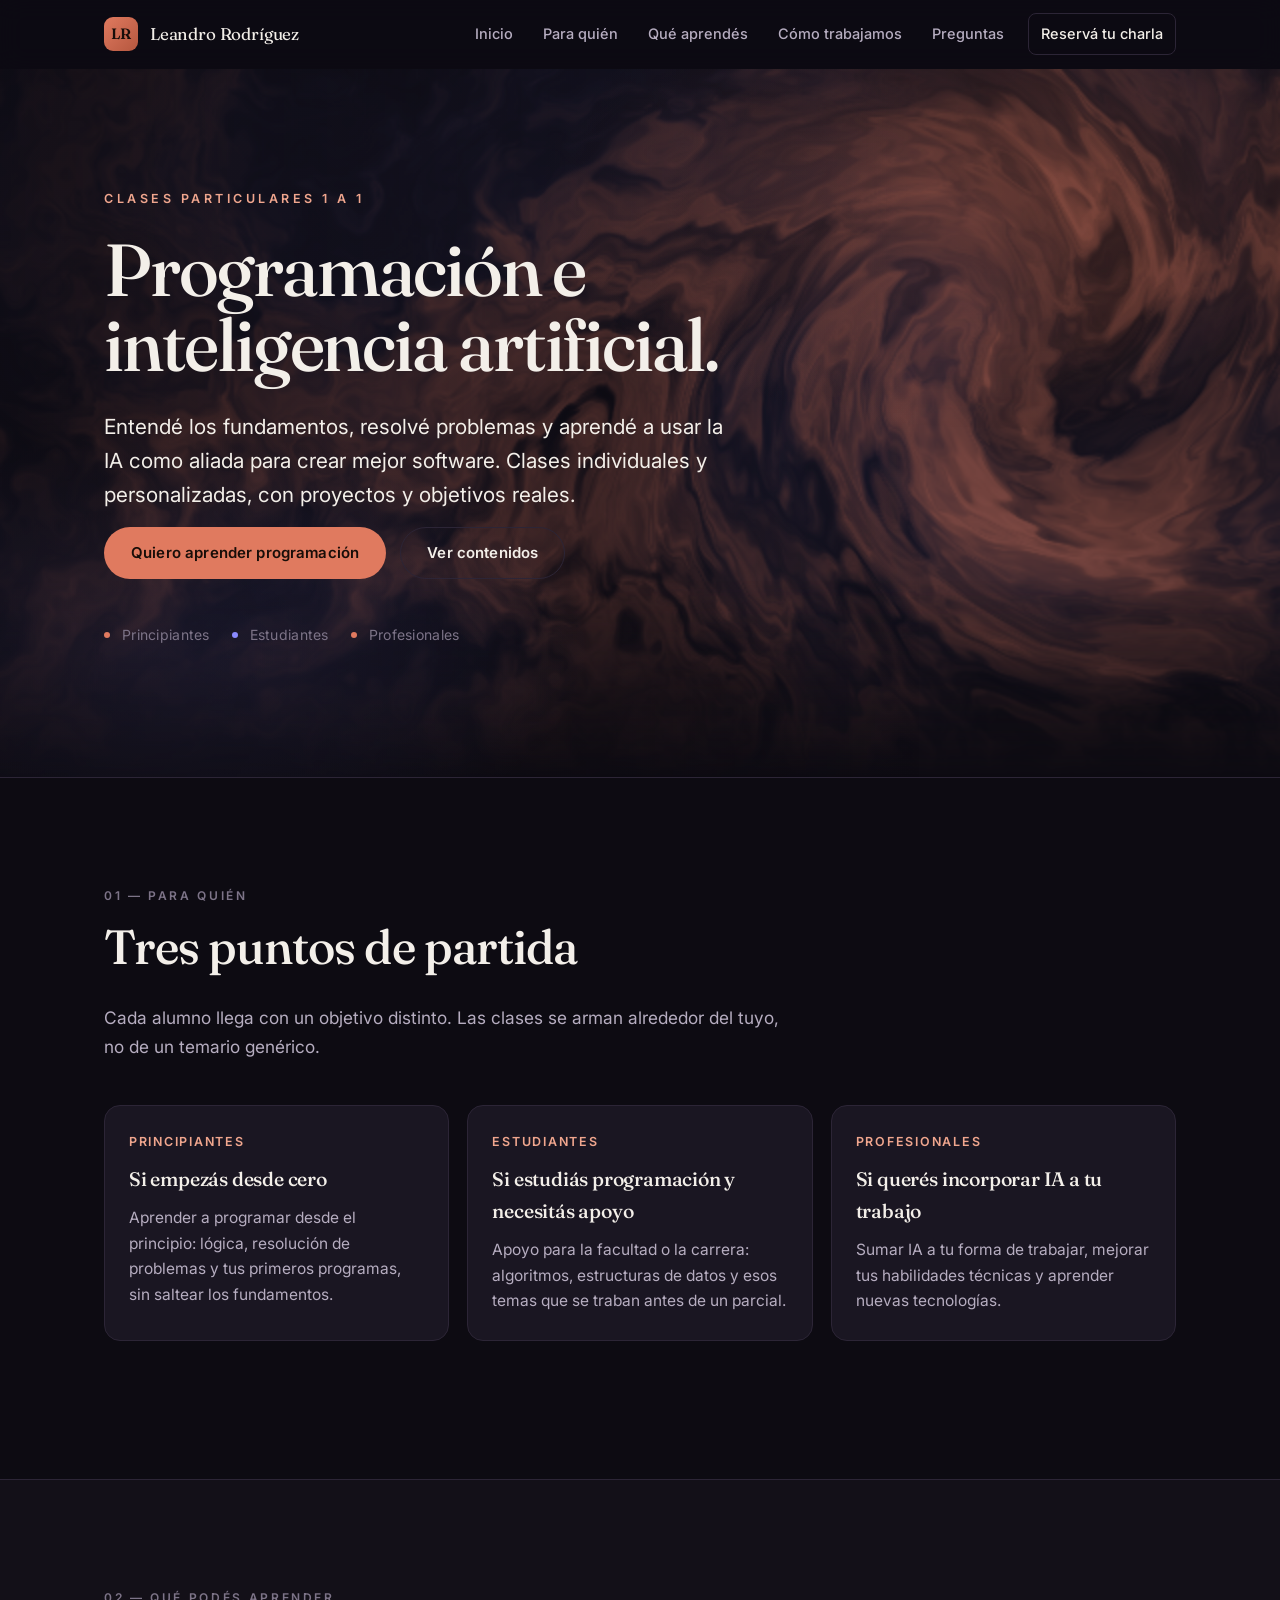
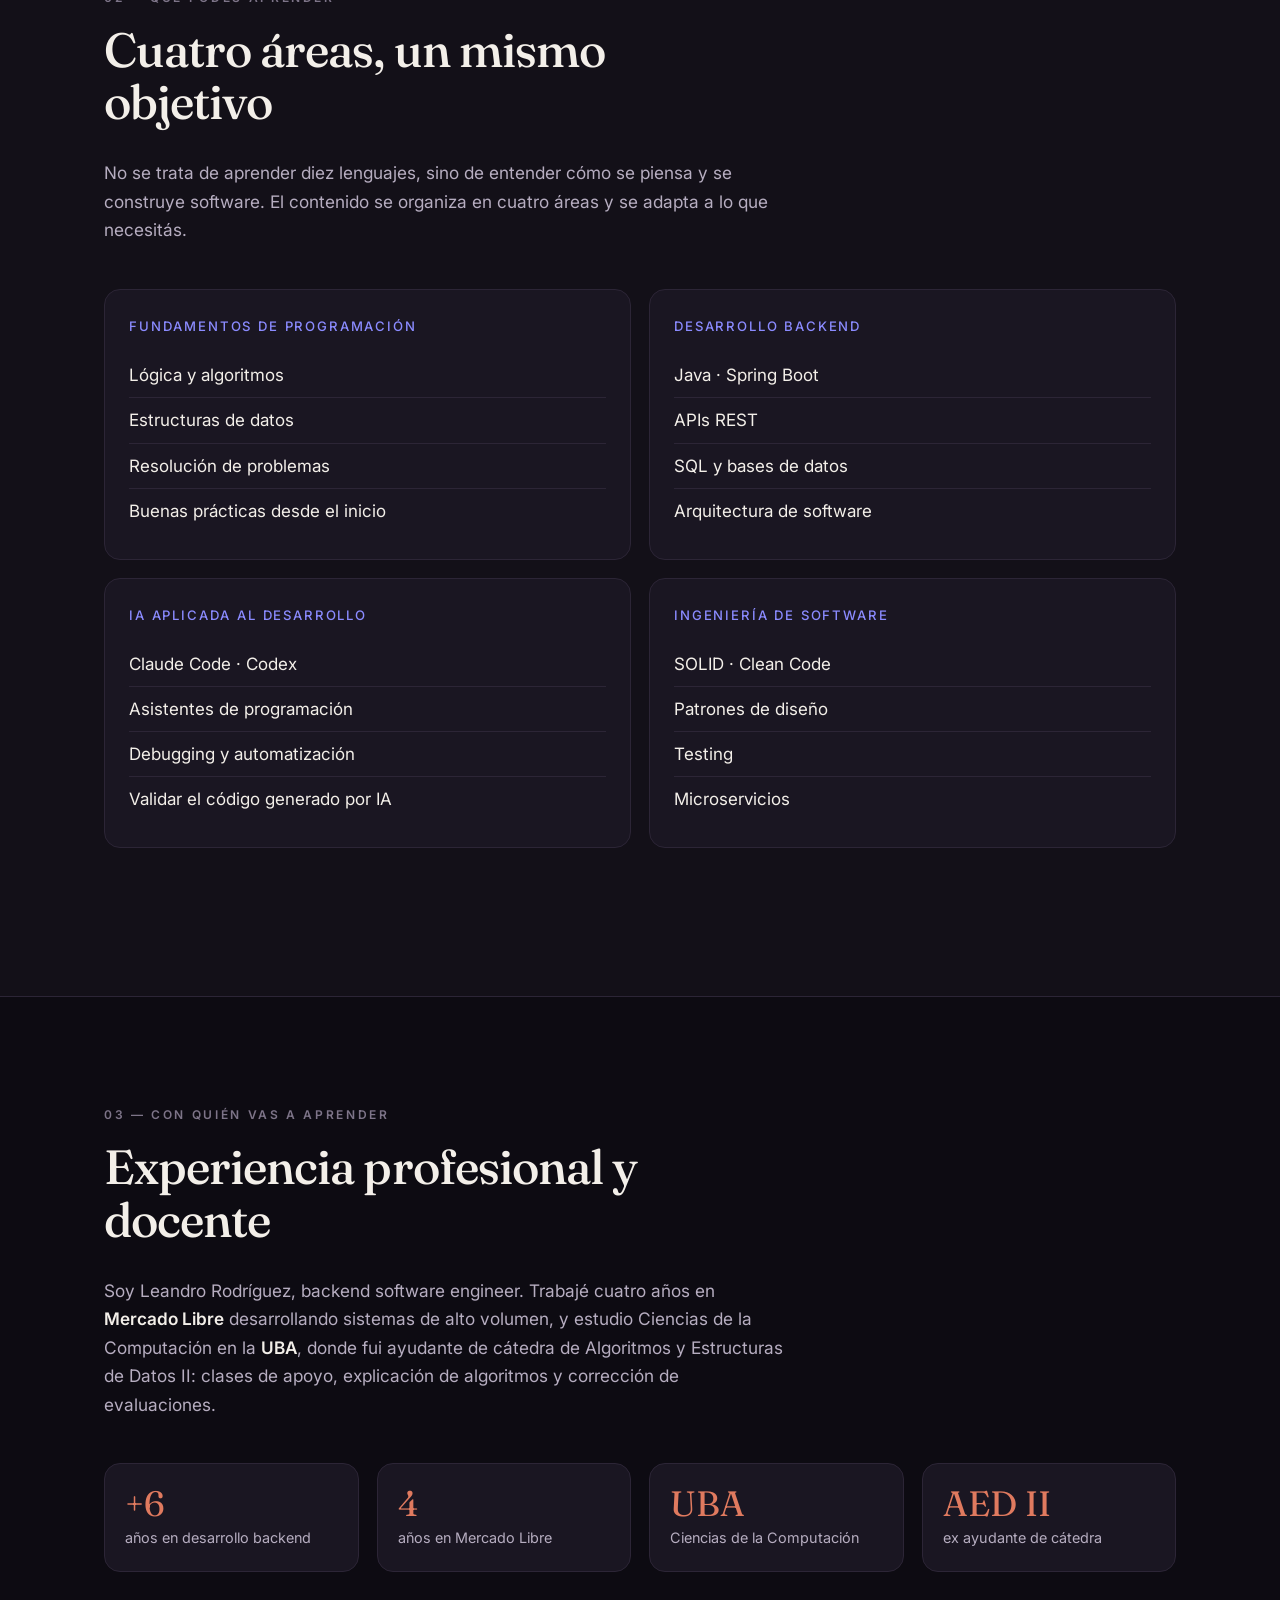
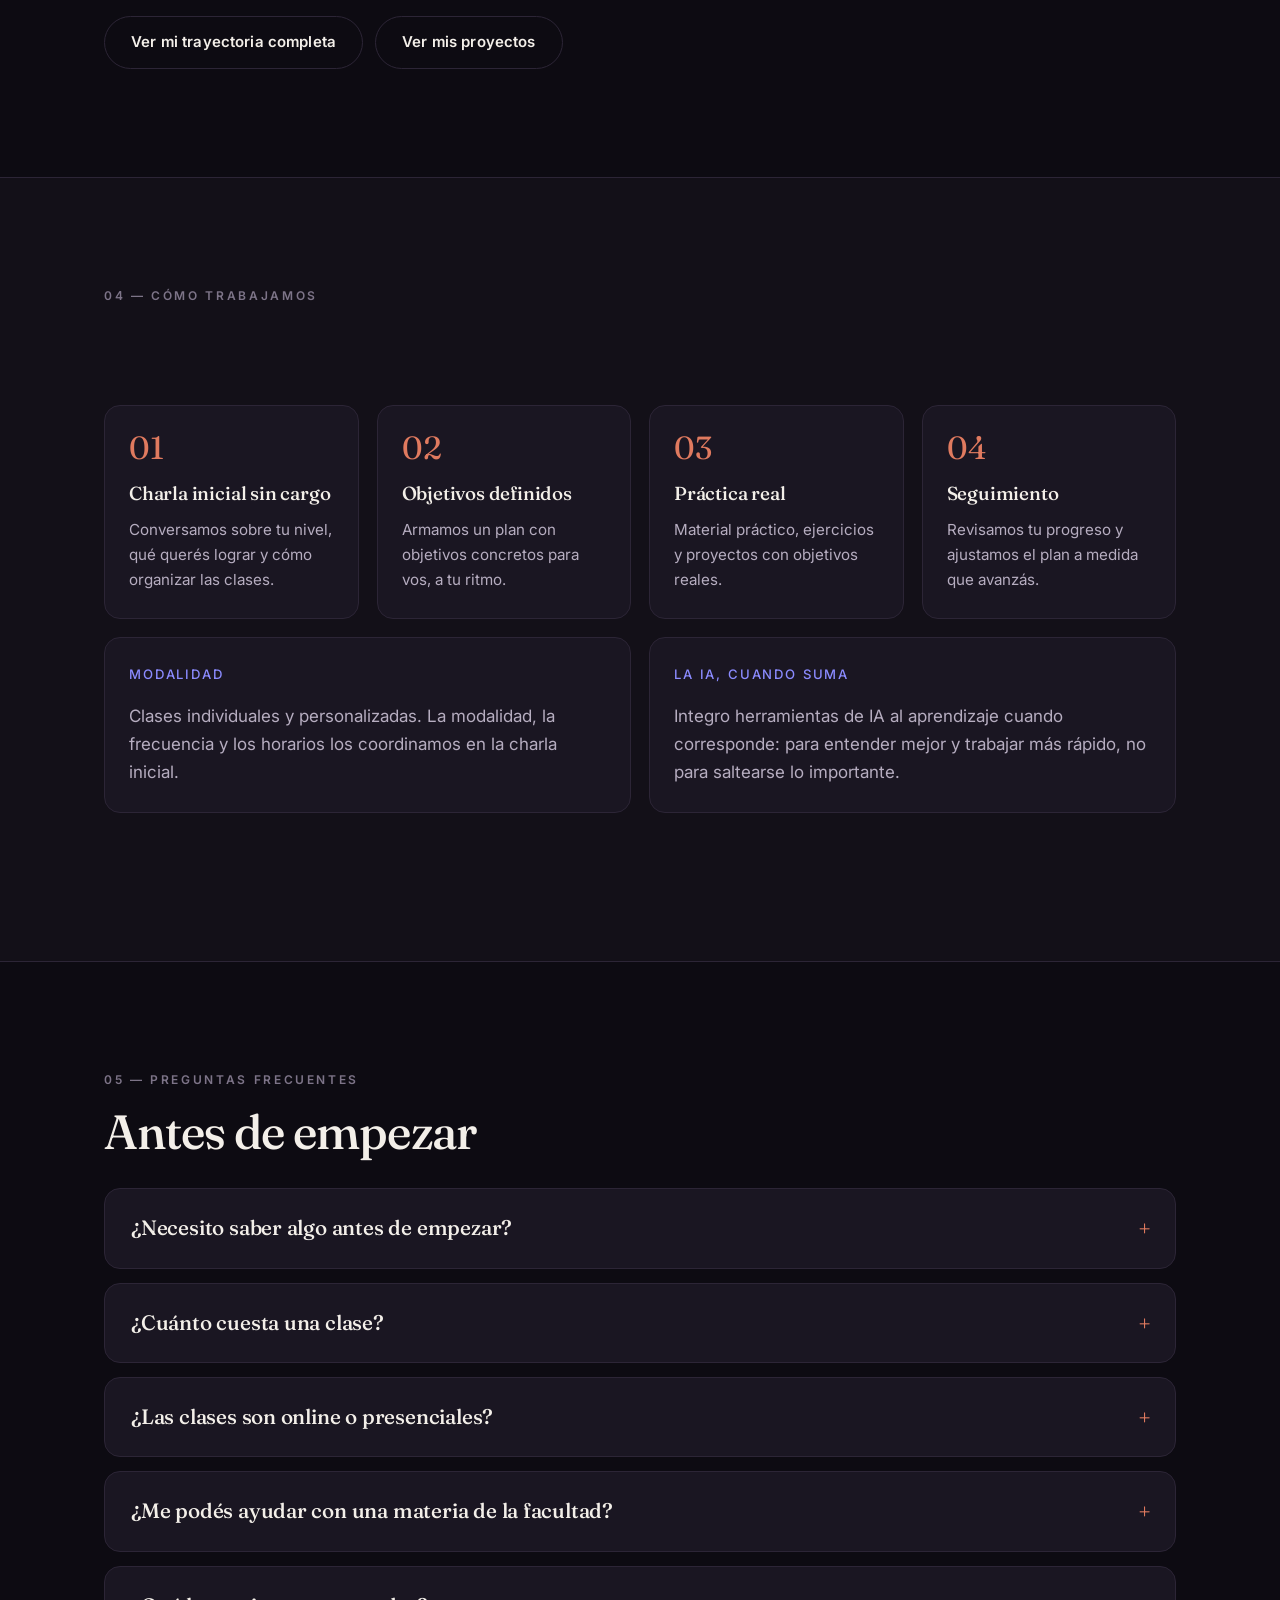
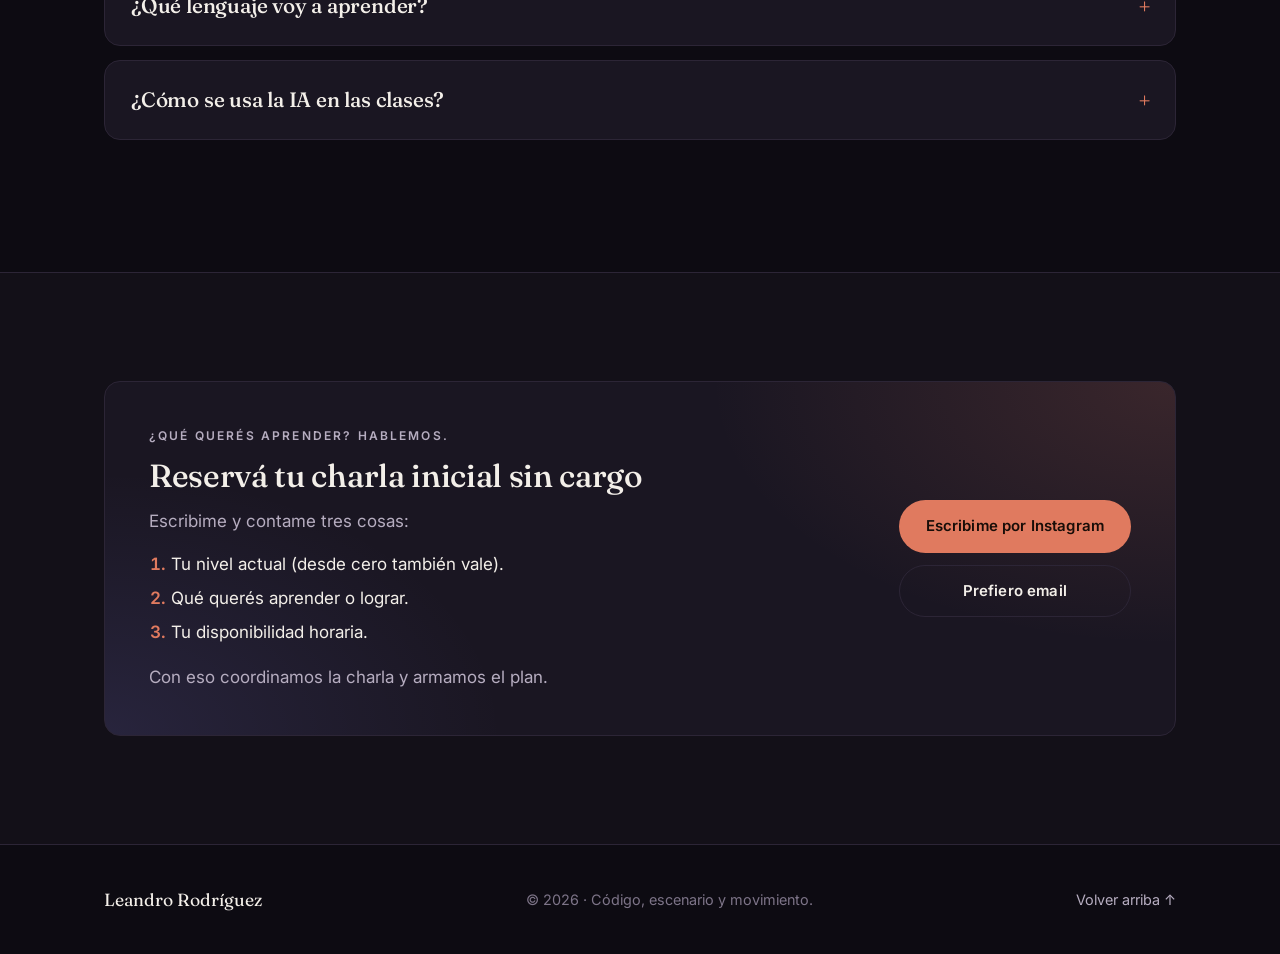
==== commit 282b3944: "Mas aire sobre el bloque de clases y CSS versionado para evitar cache Co-Authored-By: Claude Opus 5." ====
--- a/clases/index.html
+++ b/clases/index.html
@@ -33,7 +33,8 @@
   <link rel="preconnect" href="https://fonts.gstatic.com" crossorigin />
   <link href="https://fonts.googleapis.com/css2?family=Fraunces:opsz,wght@9..144,400;9..144,500;9..144,600&family=Inter:wght@400;500;600&display=swap" rel="stylesheet" />
 
-  <link rel="stylesheet" href="../assets/css/styles.css" />
+  <!-- Subir ?v= en cada cambio de estilos para que los navegadores no usen la versión en caché -->
+  <link rel="stylesheet" href="../assets/css/styles.css?v=20261108" />
 
   <!-- Datos estructurados: Servicio -->
   <script type="application/ld+json">
@@ -89,7 +90,7 @@
       <div class="hero-glow" aria-hidden="true"></div>
       <div class="wrap">
         <div class="hero-inner hero-inner--wide">
-          <p class="eyebrow reveal">Clases particulares 1 a 1</p>
+          <p class="eyebrow reveal">Clases particulares 1&nbsp;a&nbsp;1</p>
           <h1 class="hero-title hero-title--compact reveal">Programación e inteligencia artificial.</h1>
           <p class="hero-lead reveal">
             Entendé los fundamentos, resolvé problemas y aprendé a usar la IA como aliada para
--- a/assets/css/styles.css
+++ b/assets/css/styles.css
@@ -528,6 +528,7 @@
     radial-gradient(60% 120% at 0% 100%, rgba(139, 139, 255, 0.12), transparent 62%),
     var(--surface);
 }
+.soft-note + .teach-callout { margin-top: 56px; }
 .teach-callout--final { margin: 0; padding: 44px 44px; }
 .teach-kicker {
   margin: 0 0 12px; text-transform: uppercase;
